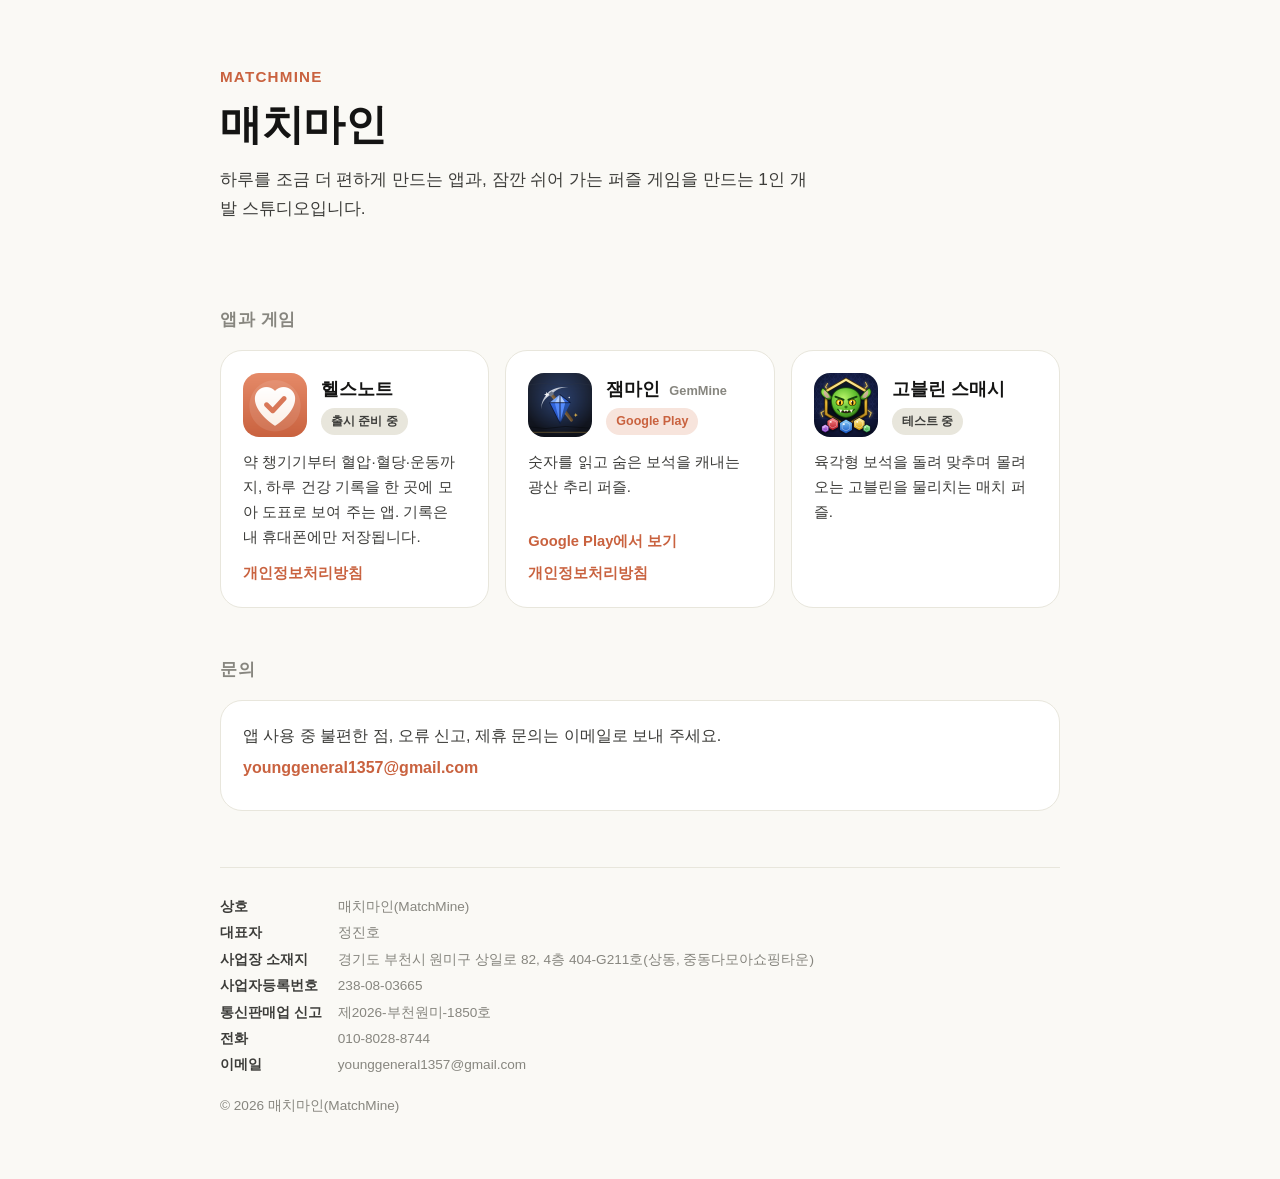
==== index.html @ c7e9909e "매치마인(MatchMine) 스튜디오 사이트 Co-Authored-By: Claude Opus 5.5 <noreply@anthropic.com>" ====
<!DOCTYPE html>
<html lang="ko">
<head>
<meta charset="utf-8">
<meta name="viewport" content="width=device-width,initial-scale=1">
<title>매치마인 (MatchMine)</title>
<meta name="description" content="매치마인(MatchMine) — 헬스노트, 잼마인(GemMine), 고블린 스매시를 만드는 1인 앱·게임 스튜디오">
<style>
  :root{
    --bg:#FAF9F5; --surface:#FFFFFF; --ink:#141413; --ink2:#3D3D3A; --muted:#87867F;
    --line:#E8E6DC; --accent:#C9623F; --accent-soft:#F7E4DC;
  }
  @media (prefers-color-scheme: dark){
    :root{
      --bg:#1F1E1D; --surface:#2A2927; --ink:#F2F0E8; --ink2:#D4D1C7; --muted:#9C998F;
      --line:#3A3935; --accent:#E58A68; --accent-soft:#3B2C25;
    }
  }
  *{box-sizing:border-box}
  body{margin:0;background:var(--bg);color:var(--ink);
       font-family:-apple-system,"Segoe UI","Malgun Gothic","Apple SD Gothic Neo",sans-serif;
       line-height:1.65;-webkit-font-smoothing:antialiased}
  .wrap{max-width:880px;margin:0 auto;padding:0 20px}
  header{padding:64px 0 36px}
  .brand{font-size:.95rem;letter-spacing:.08em;color:var(--accent);font-weight:700;margin:0 0 10px}
  h1{font-size:clamp(1.9rem,5vw,2.6rem);line-height:1.25;margin:0 0 14px;letter-spacing:-.01em}
  .lead{font-size:1.08rem;color:var(--ink2);margin:0;max-width:34em}
  h2{font-size:1.05rem;color:var(--muted);font-weight:600;letter-spacing:.04em;margin:48px 0 16px}
  .apps{display:grid;grid-template-columns:repeat(auto-fit,minmax(240px,1fr));gap:16px}
  .app{background:var(--surface);border:1px solid var(--line);border-radius:22px;padding:22px;
       display:flex;flex-direction:column;gap:12px}
  .app-head{display:flex;align-items:center;gap:14px}
  .app img{width:64px;height:64px;border-radius:16px;flex:none}
  .app h3{margin:0;font-size:1.12rem}
  .app h3 small{font-size:.8rem;color:var(--muted);font-weight:600;margin-left:4px}
  .tag{display:inline-block;font-size:.78rem;font-weight:700;padding:3px 10px;border-radius:999px;
       background:var(--accent-soft);color:var(--accent);margin-top:4px}
  .tag.gray{background:var(--line);color:var(--ink2)}
  .app p{margin:0;color:var(--ink2);font-size:.95rem;flex:1}
  .links{display:flex;flex-wrap:wrap;gap:8px 16px;font-size:.92rem}
  a{color:var(--accent);text-decoration:none;font-weight:600}
  a:hover{text-decoration:underline}
  .contact{background:var(--surface);border:1px solid var(--line);border-radius:22px;padding:22px}
  .contact p{margin:0 0 6px;color:var(--ink2)}
  footer{margin-top:56px;padding:28px 0 48px;border-top:1px solid var(--line);color:var(--muted);font-size:.85rem}
  footer dl{display:grid;grid-template-columns:max-content 1fr;gap:4px 16px;margin:0}
  footer dt{font-weight:600;color:var(--ink2)}
  footer dd{margin:0;word-break:keep-all}
  @media (max-width:520px){ footer dl{grid-template-columns:1fr} footer dd{margin-bottom:6px} }
</style>
</head>
<body>
<div class="wrap">
  <header>
    <p class="brand">MATCHMINE</p>
    <h1>매치마인</h1>
    <p class="lead">하루를 조금 더 편하게 만드는 앱과, 잠깐 쉬어 가는 퍼즐 게임을 만드는 1인 개발 스튜디오입니다.</p>
  </header>

  <h2>앱과 게임</h2>
  <div class="apps">
    <article class="app">
      <div class="app-head">
        <img src="img/healthnote.png" alt="헬스노트 아이콘">
        <div><h3>헬스노트</h3><span class="tag gray">출시 준비 중</span></div>
      </div>
      <p>약 챙기기부터 혈압·혈당·운동까지, 하루 건강 기록을 한 곳에 모아 도표로 보여 주는 앱. 기록은 내 휴대폰에만 저장됩니다.</p>
      <div class="links">
        <a href="https://adonis1357.github.io/healthnote-privacy/">개인정보처리방침</a>
      </div>
    </article>

    <article class="app">
      <div class="app-head">
        <img src="img/gemmine.png" alt="잼마인 아이콘">
        <div><h3>잼마인 <small>GemMine</small></h3><span class="tag">Google Play</span></div>
      </div>
      <p>숫자를 읽고 숨은 보석을 캐내는 광산 추리 퍼즐.</p>
      <div class="links">
        <a href="https://play.google.com/store/apps/details?id=com.JungJinHoCompany.GemMine">Google Play에서 보기</a>
        <a href="https://adonis1357.github.io/gemmine-privacy/">개인정보처리방침</a>
      </div>
    </article>

    <article class="app">
      <div class="app-head">
        <img src="img/goblinsmash.png" alt="고블린 스매시 아이콘">
        <div><h3>고블린 스매시</h3><span class="tag gray">테스트 중</span></div>
      </div>
      <p>육각형 보석을 돌려 맞추며 몰려오는 고블린을 물리치는 매치 퍼즐.</p>
    </article>
  </div>

  <h2>문의</h2>
  <div class="contact">
    <p>앱 사용 중 불편한 점, 오류 신고, 제휴 문의는 이메일로 보내 주세요.</p>
    <p><a href="mailto:younggeneral1357@gmail.com">younggeneral1357@gmail.com</a></p>
  </div>

  <footer>
    <dl>
      <dt>상호</dt><dd>매치마인(MatchMine)</dd>
      <dt>대표자</dt><dd>정진호</dd>
      <dt>사업장 소재지</dt><dd>경기도 부천시 원미구 상일로 82, 4층 404-G211호(상동, 중동다모아쇼핑타운)</dd>
      <dt>사업자등록번호</dt><dd>238-08-03665</dd>
      <dt>통신판매업 신고</dt><dd>제2026-부천원미-1850호</dd>
      <dt>전화</dt><dd>010-8028-8744</dd>
      <dt>이메일</dt><dd>younggeneral1357@gmail.com</dd>
    </dl>
    <p style="margin-top:18px">© 2026 매치마인(MatchMine)</p>
  </footer>
</div>
</body>
</html>
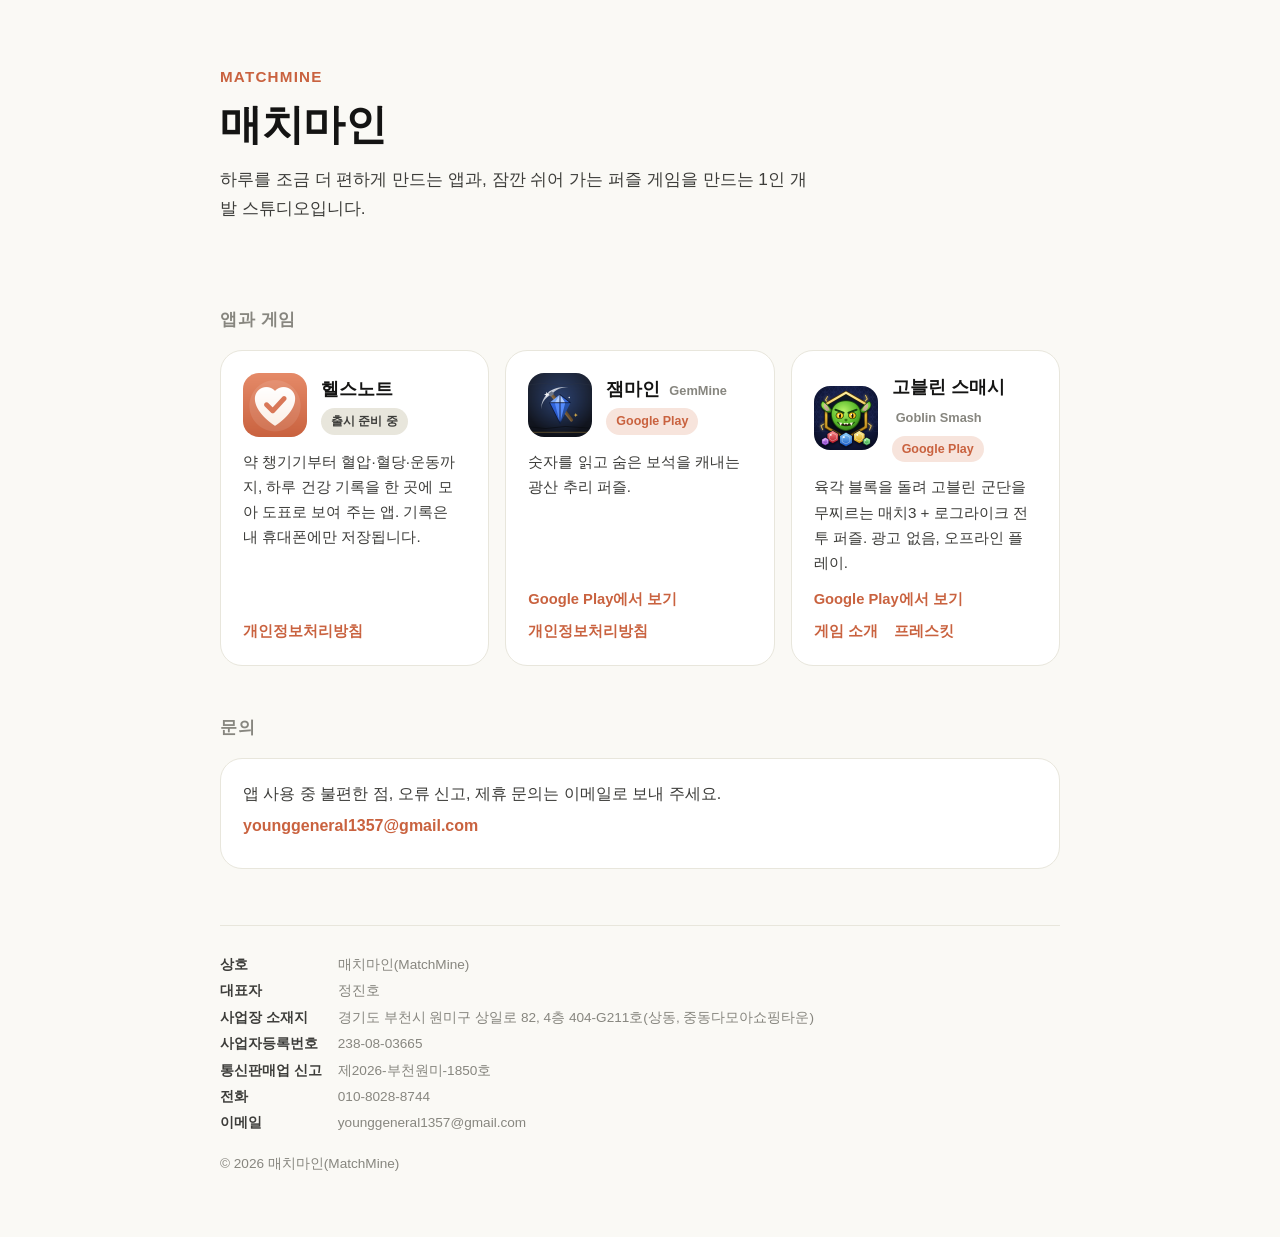
==== commit 6483c4bd: "고블린 스매시 랜딩·프레스킷·링크 허브 추가(goblin-smash/), 스튜디오 카드 출시 반영 Co-Authored-By: Claude Fable 5.1 <noreply@ant" ====
--- a/index.html
+++ b/index.html
@@ -85,9 +85,14 @@
     <article class="app">
       <div class="app-head">
         <img src="img/goblinsmash.png" alt="고블린 스매시 아이콘">
-        <div><h3>고블린 스매시</h3><span class="tag gray">테스트 중</span></div>
+        <div><h3>고블린 스매시 <small>Goblin Smash</small></h3><span class="tag">Google Play</span></div>
       </div>
-      <p>육각형 보석을 돌려 맞추며 몰려오는 고블린을 물리치는 매치 퍼즐.</p>
+      <p>육각 블록을 돌려 고블린 군단을 무찌르는 매치3 + 로그라이크 전투 퍼즐. 광고 없음, 오프라인 플레이.</p>
+      <div class="links">
+        <a href="https://play.google.com/store/apps/details?id=com.matchmine.hexapuzzle">Google Play에서 보기</a>
+        <a href="goblin-smash/goblinsmash/">게임 소개</a>
+        <a href="goblin-smash/press/">프레스킷</a>
+      </div>
     </article>
   </div>
 
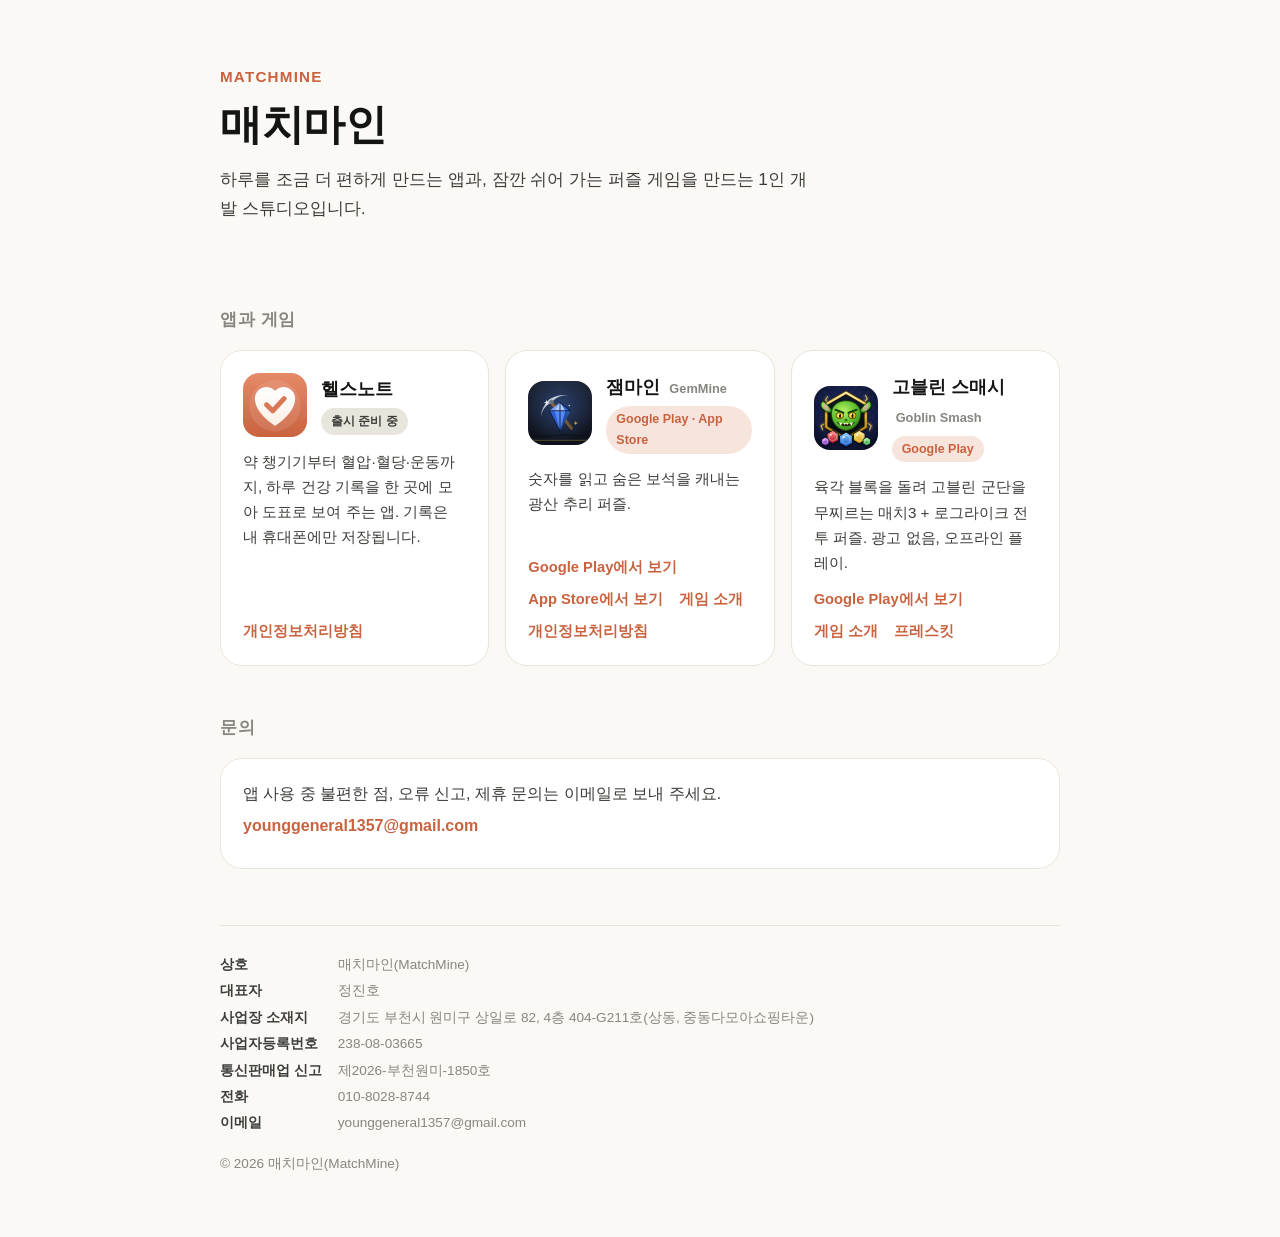
==== commit b5212f6e: "잼마인 카드: App Store 링크·게임 소개 링크 추가" ====
--- a/index.html
+++ b/index.html
@@ -73,11 +73,13 @@
     <article class="app">
       <div class="app-head">
         <img src="img/gemmine.png" alt="잼마인 아이콘">
-        <div><h3>잼마인 <small>GemMine</small></h3><span class="tag">Google Play</span></div>
+        <div><h3>잼마인 <small>GemMine</small></h3><span class="tag">Google Play · App Store</span></div>
       </div>
       <p>숫자를 읽고 숨은 보석을 캐내는 광산 추리 퍼즐.</p>
       <div class="links">
         <a href="https://play.google.com/store/apps/details?id=com.JungJinHoCompany.GemMine">Google Play에서 보기</a>
+        <a href="https://apps.apple.com/app/id6827137317">App Store에서 보기</a>
+        <a href="https://adonis1357.github.io/gemmine-privacy/game/">게임 소개</a>
         <a href="https://adonis1357.github.io/gemmine-privacy/">개인정보처리방침</a>
       </div>
     </article>
